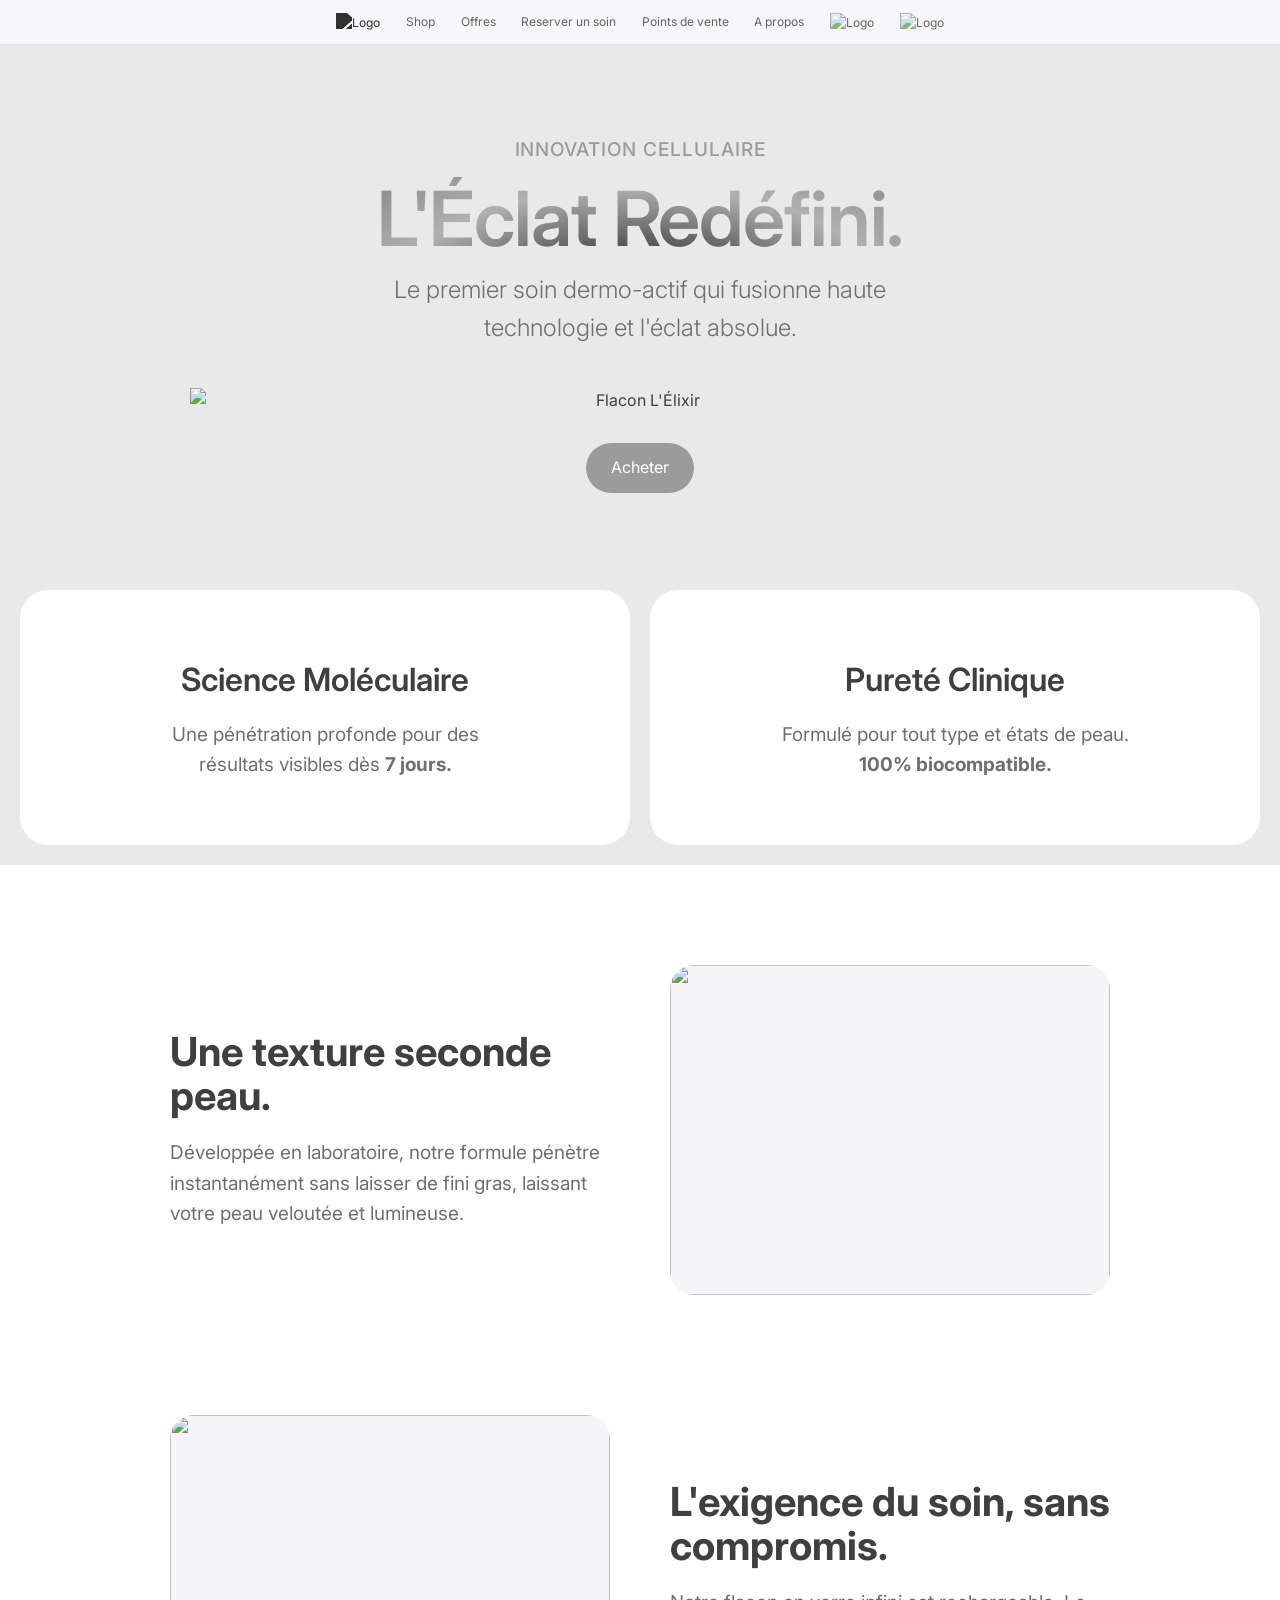
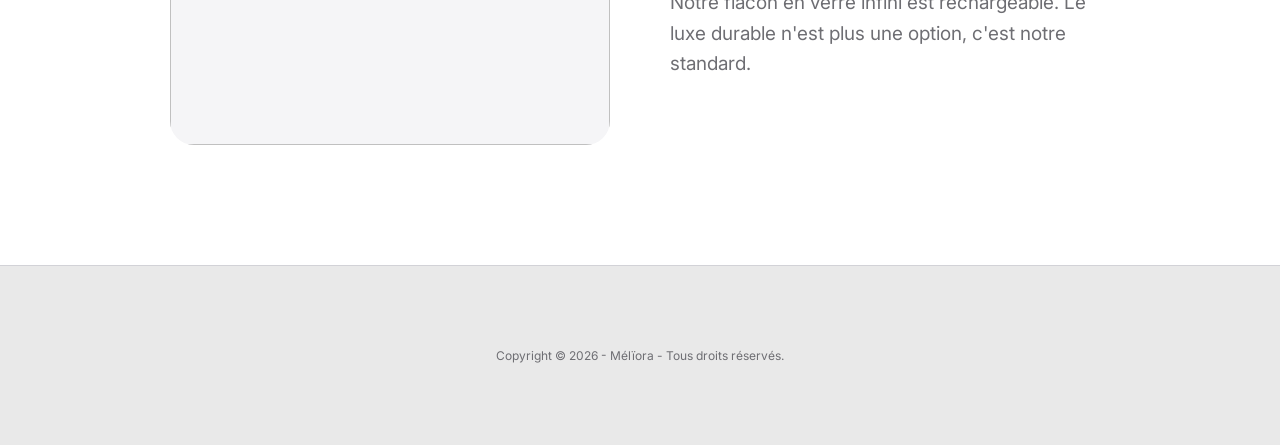
==== index.html @ f05c413d "Add files via upload" ====
<!DOCTYPE html>
<html lang="fr">
<head>
    <meta charset="UTF-8">
    <meta name="viewport" content="width=device-width, initial-scale=1.0">
    <title>L'Élixir | Haute Dermo-Cosmétique</title>
    <link href="https://fonts.googleapis.com/css2?family=Inter:wght@300;400;500;600&display=swap" rel="stylesheet">
    <link rel="stylesheet" href="style.css">
    <link rel="icon" type="image/png" href="lib/favicon.png">
</head>
<body>

    <nav>
    <a href="#"><img src="lib/favicon.png" style="filter: brightness(0); cursor: default;" alt="Logo"></a>
    
    <a href="#">Shop</a>
    <a href="#">Offres</a>
    <a href="#">Reserver un soin</a>
    <a href="#">Points de vente</a>
    <a href="#">A propos</a>
    <a href="#"><img src="lib/loupe.png" alt="Logo"></a>
    <a href="#"><img src="lib/panier.png" alt="Logo"></a>
</nav>

    <main>
        <section class="hero">
            <h2>Innovation Cellulaire</h2>
            <h1>L'Éclat Redéfini.</h1>
            <p>Le premier soin dermo-actif qui fusionne haute technologie et l'éclat absolue.</p>
            <div class="image-container">
                <img src="lib/serumcote.png" alt="Flacon L'Élixir">
            </div>
            <div class="cta-group">
                <a href="index2.html" class="btn-buy">Acheter</a>
            </div>
            <br><br><br>
        </section>

        <section class="features">
            <div class="card">
                <h3>Science Moléculaire</h3>
                <p>Une pénétration profonde pour des résultats visibles dès <strong>7 jours.</strong></p>
            </div>
            <div class="card">
                <h3>Pureté Clinique</h3>
                <p>Formulé pour tout type et états de peau. <strong>100% biocompatible.</strong></p>
            </div>
        </section>

        <section class="details">
            <div class="detail-row">
                <div class="detail-text">
                    <h2>Une texture seconde peau.</h2>
                    <p>Développée en laboratoire, notre formule pénètre instantanément sans laisser de fini gras, laissant votre peau veloutée et lumineuse.</p>
                </div>
                <div class="detail-image-box">
                    <img src="lib/dssculptorComplet.png">
                </div>
            </div>

            <div class="detail-row">
                <div class="detail-text">
                    <h2>L'exigence du soin, sans compromis.</h2>
                    <p>Notre flacon en verre infini est rechargeable. Le luxe durable n'est plus une option, c'est notre standard.</p>
                </div>
                <div class="detail-image-box">
                    <img src="lib/dssculptorBras.png">
                </div>
            </div>
        </section>
    </main>

    <footer style="background-color: var(--secondary-bg);">
        <p>Copyright &copy; 2026 - Mélïora - Tous droits réservés.</p>
    </footer>

</body>
</html>
---- style.css ----
/* --- VARIABLES ET BASES --- */
:root {
    --bg-color: white;
    --secondary-bg: #e9e9e9;
    --text-color: #403e3e;
    --accent-color: #000000;
    --selection-blue: #4f4f4f;
    --border-color: #d2d2d7;
    --gold-soft: #9b9b9b;
    --gray-text: #6e6e73;
}

* {
    margin: 0;
    padding: 0;
    box-sizing: border-box;
}

@font-face {
    font-family: 'Gotham';
    src: url('lib/Gotham-Book.otf') format('opentype');
    font-weight: normal;
    font-style: normal;
}

body {
    font-family: 'Gotham', 'Inter', sans-serif;
    background-color: var(--bg-color);
    color: var(--text-color);
    line-height: 1.6;
    -webkit-font-smoothing: antialiased;
    overflow-x: hidden; /* Empêche le scroll horizontal indésirable */
}

/* --- NAVIGATION PRINCIPALE --- */
nav {
    position: fixed;
    top: 0;
    left: 0;
    width: 100%;
    height: 45px;
    z-index: 1000;
    background-color: rgba(251, 251, 253, 0.8);
    backdrop-filter: saturate(180%) blur(20px);
    -webkit-backdrop-filter: saturate(180%) blur(20px);
    border-bottom: 1px solid rgba(0, 0, 0, 0.08);
    
    /* Rendu responsive pour la nav : scroll horizontal discret sur mobile */
    display: flex;
    justify-content: center;
    align-items: center;
    gap: clamp(15px, 2vw, 32px); /* L'écart s'adapte à la taille de l'écran */
    padding: 0 15px;
    overflow-x: auto;
    white-space: nowrap;
}

/* Cache la barre de scroll de la nav sur mobile */
nav::-webkit-scrollbar { display: none; }
nav { -ms-overflow-style: none; scrollbar-width: none; }

nav a {
    text-decoration: none;
    color: var(--text-color);
    font-size: 12px;
    font-weight: 400;
    opacity: 0.8;
    transition: opacity 0.2s;
    display: flex;
    align-items: center;
    cursor: not-allowed;
}

nav a:hover { opacity: 1; }
nav a img {
    height: 18px !important;
    width: auto !important;
}

/* --- HERO SECTION (Accueil) --- */
.hero {
    padding-top: clamp(100px, 15vh, 150px); /* Padding fluide */
    text-align: center;    
    background-color: var(--secondary-bg);
    display: flex;
    flex-direction: column;
    align-items: center;
    overflow: hidden;
}

.hero h2 { 
    font-size: clamp(14px, 2vw, 19px); 
    font-weight: 500; 
    color: var(--gold-soft); 
    margin-bottom: 12px; 
    letter-spacing: 0.05em;
    text-transform: uppercase;
}

.hero h1 { 
    font-size: clamp(40px, 8vw, 76px); /* Taille de police fluide */
    font-weight: 600; 
    letter-spacing: -0.015em; 
    margin-bottom: 10px;
    line-height: 1.1;
    
    background-clip: text;
    -webkit-text-fill-color: rgba(0,0,0,0);
    -webkit-box-decoration-break: clone;
    box-decoration-break: clone;

    background-image: radial-gradient(ellipse at 50% 140%,var(--gold-soft) 0%,#d48a6a 25%,#935b91 60%,#4a3a60 100%);

    background-image: radial-gradient(
        ellipse at 50% 140%, 
        var(--gold-soft) 0%, 
        #dbc089 30%,    /* Un cuivré qui fait le pont avec l'or */
        #caa614 65%,    /* Un mauve profond pour la transition */
        #f8efdf 100%    /* Le fond de ciel nocturne */
    );

    background-image: radial-gradient(
        ellipse at 50% 140%, 
        var(--gold-soft) 0%, 
        #585858 30%,    /* Un cuivré qui fait le pont avec l'or */
        #b1b1b1 65%,    /* Un mauve profond pour la transition */
        #888888 100%    /* Le fond de ciel nocturne */
    );
}

.hero p { 
    font-size: clamp(18px, 3vw, 24px); 
    font-weight: 300; 
    color: var(--gray-text);
    max-width: 600px;
    width: 90%;
    margin: 0 auto;
}

.cta-group { margin-top: 30px; }

.btn-buy {
    background: var(--gold-soft);
    color: white;
    padding: 12px 25px;
    border-radius: 30px;
    text-decoration: none;
    font-weight: 400;
    font-size: 16px;
    transition: transform 0.3s ease;
    display: inline-block;
}

.btn-buy:hover { transform: scale(1.05); }

/* CORRECTION MAJEURE : Plus de marges négatives intenables */
.image-container {
    width: 100%;
    max-width: 900px; /* Limite la taille max plutôt que d'utiliser 10% */
    margin: 40px auto 0;
    display: flex;
    justify-content: center;
}

.image-container img {
    width: 100%;
    height: auto;
    object-fit: contain;
}

/* --- FEATURES & DETAILS (Bento Grid) --- */
.features {
    display: grid;
    /* Correction : min(100%, 350px) empêche la carte de déborder sur mobile */
    grid-template-columns: repeat(auto-fit, minmax(min(100%, 350px), 1fr));
    gap: 20px;
    padding: 20px;
    background-color: var(--secondary-bg);
}

.card {
    background: white;
    padding: clamp(40px, 5vw, 80px) clamp(20px, 5vw, 40px);
    border-radius: 28px;
    text-align: center;
}

.card h3 { font-size: clamp(24px, 4vw, 32px); font-weight: 600; margin-bottom: 15px; }
.card p { color: var(--gray-text); font-size: clamp(16px, 3vw, 19px); max-width: 350px; margin: 0 auto; }

.details {
    max-width: 980px;
    margin: clamp(50px, 10vw, 100px) auto;
    padding: 0 20px;
}

.detail-row {
    display: flex;
    align-items: center;
    margin-bottom: clamp(60px, 10vw, 120px);
    gap: clamp(30px, 5vw, 60px);
}

.detail-row:nth-child(even) { flex-direction: row-reverse; }

.detail-text { flex: 1; }
.detail-text h2 { font-size: clamp(28px, 5vw, 40px); margin-bottom: 20px; line-height: 1.1; }
.detail-text p { font-size: clamp(16px, 3vw, 19px); color: var(--gray-text); }

.detail-image-box { 
    flex: 1; 
    width: 100%;
    aspect-ratio: 4 / 3; /* Remplace le height: 450px fixe */
    min-height: 250px;
    background: #f5f5f7; 
    border-radius: 24px;
    overflow: hidden;
}

.detail-image-box img {
    width: 100%;
    height: 100%;
    object-fit: cover; /* La magie opère ici : l'image zoome pour combler les trous */
    object-position: center; /* Centre l'image pour que le recadrage soit joli */
}

/* --- PAGE ACHAT (index2.html) --- */
.container-nav {
    max-width: 1000px;
    margin: 0 auto;
    display: flex;
    justify-content: space-between;
    align-items: center;
    padding: 0 20px;
}

.purchase-container {
    max-width: 1000px;
    margin: 50px auto;
    display: flex;
    gap: clamp(30px, 5vw, 60px);
    padding: 0 20px;
    align-items: flex-start;
}

.product-gallery {
    flex: 1.2;
    position: sticky;
    top: 80px; /* Ajusté pour ne pas coller sous la nav */
    height: fit-content;
    width: 100%;
}

.main-image {
    margin-top: 20%;
    width: 100%;
    aspect-ratio: 1 / 1;
    display: flex;
    align-items: center;
    justify-content: center;
    overflow: visible;
}

.main-image img { 
    max-width: 100%; 
    max-height: 100%; 
    object-fit: contain;
    
    /* scale(1.4) = +40% de taille */
    /* translateX(-15%) = décalage vers la gauche */
    transform: scale(1.4) translateX(-15%);
    
    /* On s'assure que la transition est fluide si tu changes de flacon */
    transition: transform 0.4s cubic-bezier(0.4, 0, 0.2, 1);
}

.configurator { flex: 1; width: 100%; }

.section-title {
    font-size: clamp(28px, 4vw, 36px);
    font-weight: 600;
    line-height: 1.1;
    margin-bottom: 10px;
    letter-spacing: -0.02em;
}

.section-subtitle {
    font-size: 14px;
    color: var(--gold-soft);
    font-weight: 500;
    text-transform: uppercase;
    letter-spacing: 0.1em;
    margin-bottom: 30px;
    display: block;
}

.option-group { margin-bottom: 45px; }
.option-label { font-size: 17px; font-weight: 600; margin-bottom: 15px; display: block; }

.texture-selector { display: flex; flex-wrap: wrap; gap: 15px; margin-top: 10px; }
.texture-btn {
    padding: 10px 20px;
    border: 1px solid var(--border-color);
    border-radius: 20px;
    font-size: 14px;
    cursor: pointer;
    transition: all 0.3s;
    flex: 1;
    text-align: center;
    min-width: 120px; /* Évite que les boutons soient trop petits */
}

.texture-btn.active {
    background: var(--selection-blue);
    color: white;
}

.selection-grid { display: grid; grid-template-columns: 1fr; gap: 12px; }

.selection-card {
    border: 1px solid var(--border-color);
    border-radius: 12px;
    padding: 24px;
    cursor: pointer;
    transition: all 0.2s ease;
    display: flex;
    justify-content: space-between;
    align-items: center;
    gap: 15px;
}

.selection-card:hover { border-color: #86868b; }
.selection-card.active { border-color: var(--selection-blue); border-width: 2px; padding: 23px; }

.card-title { font-weight: 600; font-size: 17px; margin-bottom: 4px; display: block; }
.card-subtitle { font-size: 13px; color: #6e6e73; line-height: 1.3; display: block; }
.card-price { white-space: nowrap; font-weight: 500;}

.summary-box {
    background: var(--secondary-bg);
    padding: clamp(20px, 4vw, 35px);
    border-radius: 20px;
    margin-top: 50px;
}

.summary-total {
    font-size: 24px;
    font-weight: 600;
    margin-bottom: 25px;
    display: flex;
    justify-content: space-between;
    align-items: baseline;
}

.btn-add {
    display: block;
    width: 100%;
    background: var(--selection-blue);
    color: white;
    text-align: center;
    padding: 18px;
    border-radius: 12px;
    text-decoration: none;
    font-weight: 600;
    font-size: 17px;
    transition: opacity 0.3s;
}

.btn-add:hover { opacity: 0.9; }

/* --- FOOTER --- */
footer {
    padding: clamp(40px, 8vw, 80px) 20px;
    border-top: 1px solid var(--border-color);
    background: var(--bg-color);
    text-align: center;
    font-size: 12px;
    color: var(--gray-text);
}

/* --- RESPONSIVE UNIVERSEL --- */
@media (max-width: 850px) {
    /* La nav horizontale s'alignera à gauche pour permettre le scroll */
    nav { justify-content: flex-start; }
    
    /* Annulation de l'inversion des rangées sur mobile */
    .detail-row, .detail-row:nth-child(even) { 
        flex-direction: column; 
        text-align: center; 
    }
    
    .purchase-container { 
        flex-direction: column; 
    }
    
    /* Désactive le sticky sur mobile car il prendrait trop de place */
    .product-gallery { 
        position: relative; 
        top: 0; 
    }
}

@media (max-width: 480px) {
    /* Ajustements mineurs pour les très petits écrans */
    .selection-card {
        flex-direction: column;
        align-items: flex-start;
    }
    .card-price {
        margin-top: 10px;
    }
}

.quantity-controls {
    display: flex;
    align-items: center;
    gap: 0px;
}

.qty-btn {
    width: 28px;
    height: 28px;
    border-radius: 50%;
    border: 1px solid #d2d2d7;
    background: white;
    cursor: pointer;
    font-size: 18px;
    display: flex;
    align-items: center;
    justify-content: center;
    transition: all 0.2s;
}

.qty-btn:hover {
    background: #f5f5f7;
    border-color: #86868b;
}

.qty-input {
    width: 30px;
    text-align: center;
    border: none;
    font-weight: 600;
    font-family: inherit;
    background: transparent;
    -moz-appearance: textfield; /* Cache les flèches par défaut */
}

.qty-input::-webkit-outer-spin-button,
.qty-input::-webkit-inner-spin-button {
    -webkit-appearance: none;
    margin: 0;
}
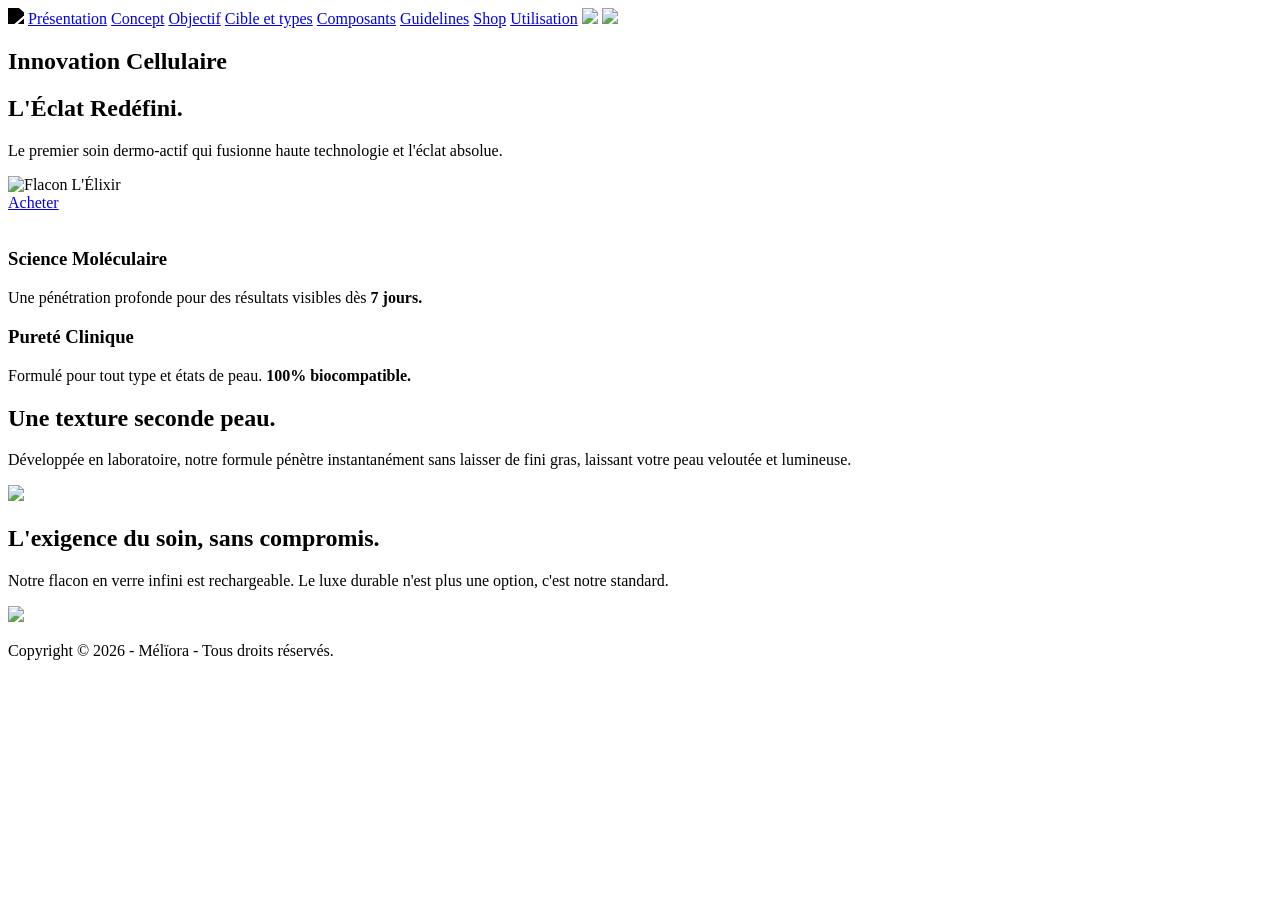
==== commit 991effe3: "Add files via upload" ====
--- a/index.html
+++ b/index.html
@@ -3,39 +3,40 @@
 <head>
     <meta charset="UTF-8">
     <meta name="viewport" content="width=device-width, initial-scale=1.0">
-    <title>L'Élixir | Haute Dermo-Cosmétique</title>
-    <link href="https://fonts.googleapis.com/css2?family=Inter:wght@300;400;500;600&display=swap" rel="stylesheet">
-    <link rel="stylesheet" href="style.css">
-    <link rel="icon" type="image/png" href="lib/favicon.png">
+    <title>MÉLÏORA</title>
+    <link rel="stylesheet" href="pages/lib/style.css">
+    <link rel="icon" type="image/png" href="pages/lib/favicon.png">
 </head>
 <body>
 
     <nav>
-    <a href="#"><img src="lib/favicon.png" style="filter: brightness(0); cursor: default;" alt="Logo"></a>
-    
-    <a href="#">Shop</a>
-    <a href="#">Offres</a>
-    <a href="#">Reserver un soin</a>
-    <a href="#">Points de vente</a>
-    <a href="#">A propos</a>
-    <a href="#"><img src="lib/loupe.png" alt="Logo"></a>
-    <a href="#"><img src="lib/panier.png" alt="Logo"></a>
-</nav>
+        <a href="index.html" class="navimage"><img src="pages/lib/favicon.png"style="filter: brightness(0);"></a>
+        <a href="pages/presentation.html">Présentation</a>
+        <a href="pages/concept.html">Concept</a>
+        <a href="pages/objectif.html">Objectif</a>
+        <a href="pages/cibletypes.html">Cible et types</a>
+        <a href="pages/composants.html">Composants</a>
+        <a href="pages/guidlines.html">Guidelines</a>
+        <a href="pages/shop.html">Shop</a>
+        <a href="pages/utilisation.html">Utilisation</a>
+        <a href="pages/index.html"><img src="pages/lib/loupe.png"></a>
+        <a href="pages/index2.html"><img src="pages/lib/panier.png"></a>
+    </nav>
 
     <main>
         <section class="hero">
             <h2>Innovation Cellulaire</h2>
             <h1>L'Éclat Redéfini.</h1>
             <p>Le premier soin dermo-actif qui fusionne haute technologie et l'éclat absolue.</p>
-            <div class="image-container">
-                <img src="lib/serumcote.png" alt="Flacon L'Élixir">
+            <div class="image-container-accueil">
+                <img src="pages/lib/serumpascote.png" alt="Flacon L'Élixir">
             </div>
             <div class="cta-group">
-                <a href="index2.html" class="btn-buy">Acheter</a>
+                <a href="pages/index2.html" class="btn-buy">Acheter</a>
             </div>
-            <br><br><br>
+            <br>
         </section>
-
+        
         <section class="features">
             <div class="card">
                 <h3>Science Moléculaire</h3>
@@ -54,7 +55,7 @@
                     <p>Développée en laboratoire, notre formule pénètre instantanément sans laisser de fini gras, laissant votre peau veloutée et lumineuse.</p>
                 </div>
                 <div class="detail-image-box">
-                    <img src="lib/dssculptorComplet.png">
+                    <img src="pages/lib/dssculptorComplet.png">
                 </div>
             </div>
 
@@ -64,13 +65,13 @@
                     <p>Notre flacon en verre infini est rechargeable. Le luxe durable n'est plus une option, c'est notre standard.</p>
                 </div>
                 <div class="detail-image-box">
-                    <img src="lib/dssculptorBras.png">
+                    <img src="pages/lib/dssculptorBras.png">
                 </div>
             </div>
         </section>
     </main>
 
-    <footer style="background-color: var(--secondary-bg);">
+    <footer>
         <p>Copyright &copy; 2026 - Mélïora - Tous droits réservés.</p>
     </footer>
 
